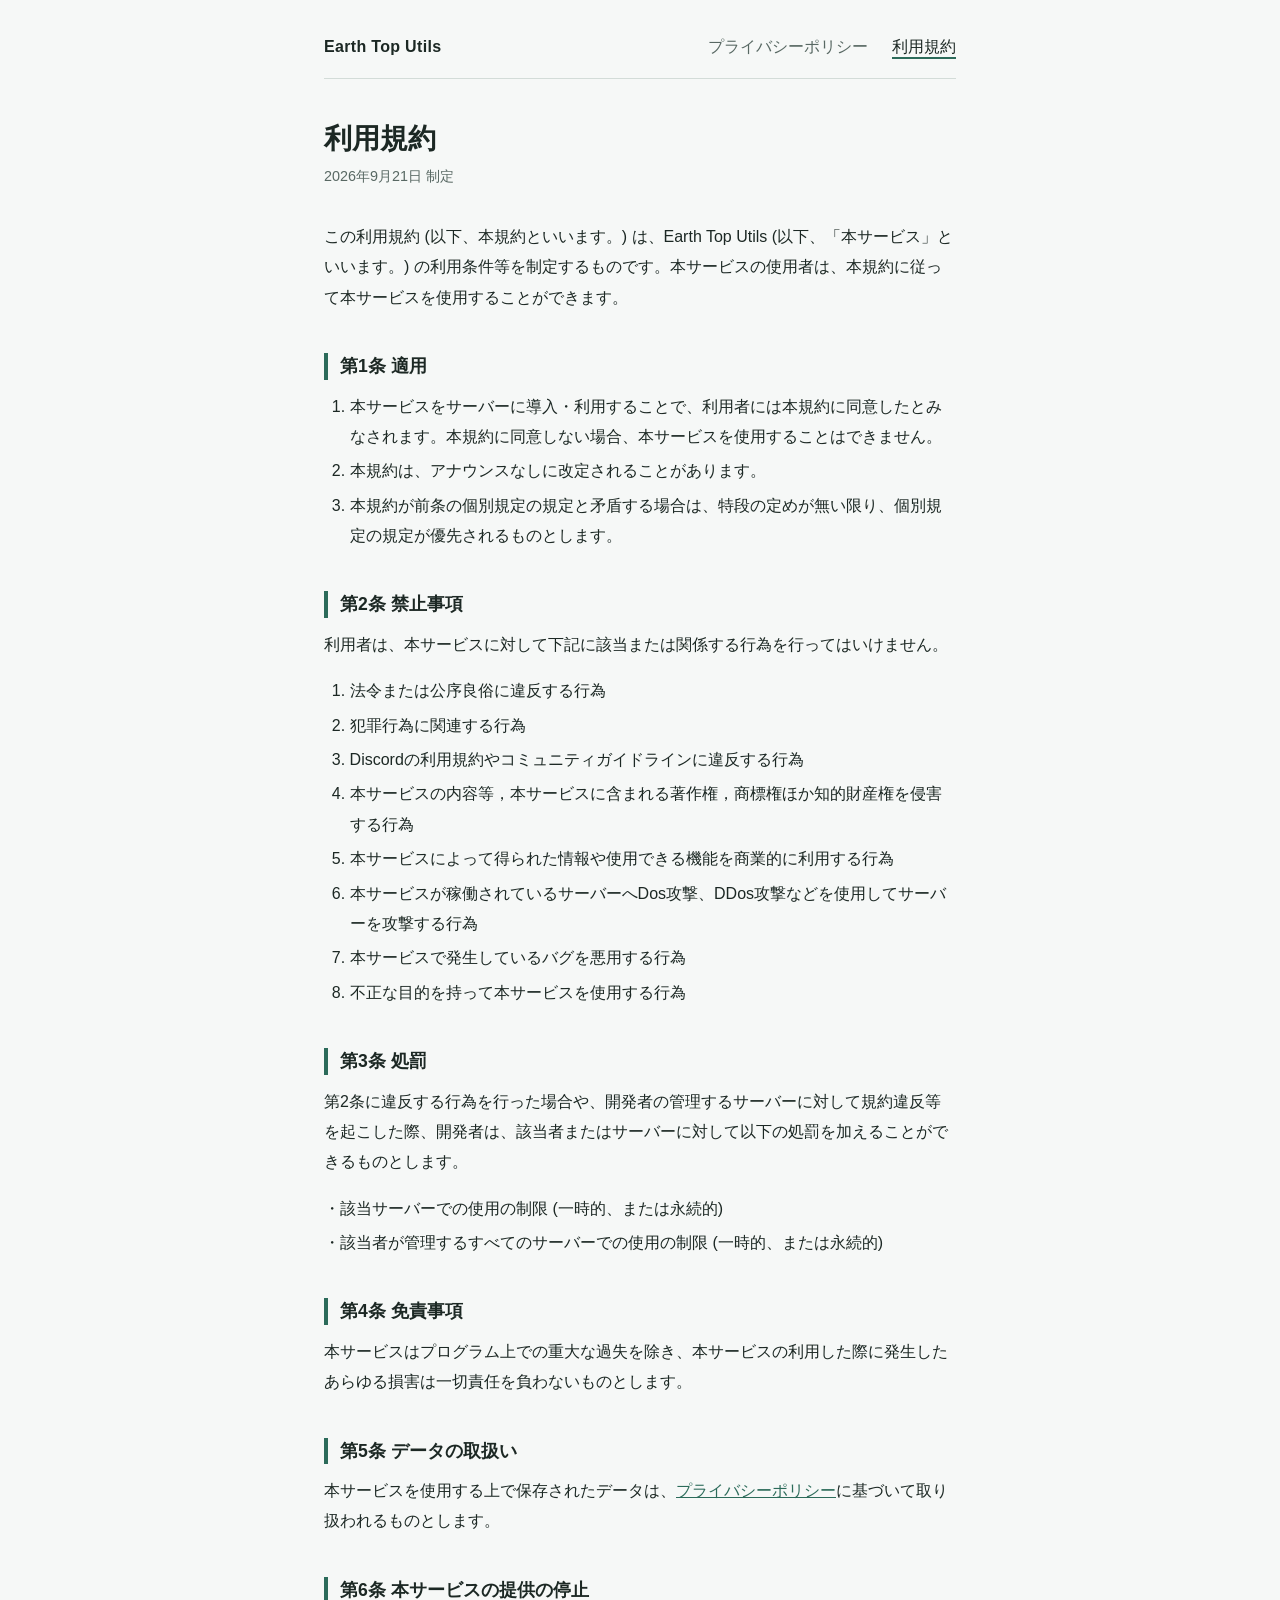
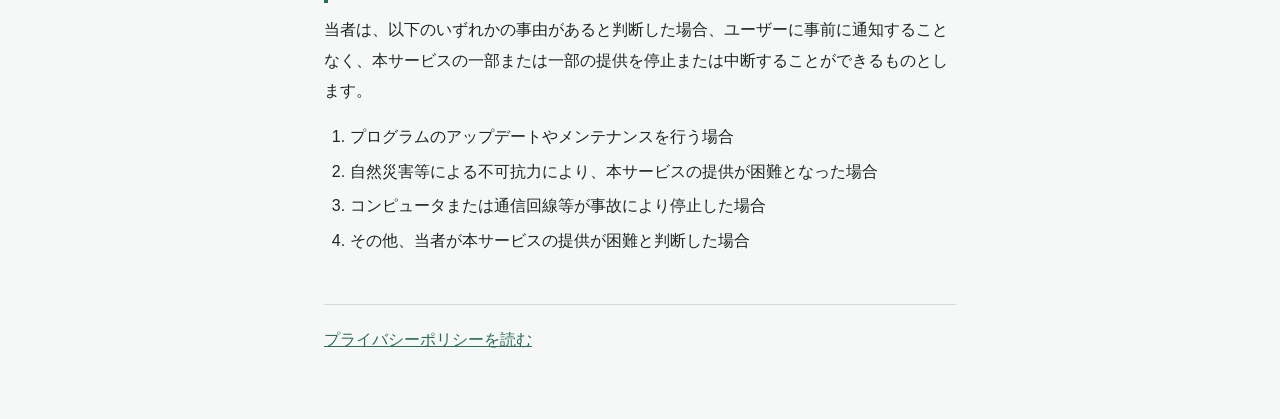
==== etu/terms.html @ c56642f3 "Add files via upload" ====
<!DOCTYPE html>
<html lang="ja">
<head>
<meta charset="utf-8">
<meta name="viewport" content="width=device-width, initial-scale=1">
<title>利用規約 | Earth Top Utils</title>
<meta name="description" content="Earth Top Utils の利用規約。利用条件、禁止事項、免責事項などを定めています。">
<style>
  :root {
    --bg: #f6f8f7;
    --text: #1c2824;
    --muted: #586863;
    --accent: #2c6b5a;
    --rule: #d3dcd8;
    --code-bg: #e6ece9;
  }
  :root:not([data-theme="light"]) { color-scheme: light dark; }
  @media (prefers-color-scheme: dark) {
    :root:not([data-theme="light"]) {
      --bg: #111816;
      --text: #e2eae6;
      --muted: #97a8a1;
      --accent: #7dc4ad;
      --rule: #2a3632;
      --code-bg: #1c2723;
    }
  }

  *, *::before, *::after { box-sizing: border-box; }
  html { -webkit-text-size-adjust: 100%; }
  body {
    margin: 0;
    background: var(--bg);
    color: var(--text);
    font-family: "Hiragino Sans", "Hiragino Kaku Gothic ProN", "Yu Gothic UI", "Yu Gothic", "Noto Sans JP", Meiryo, sans-serif;
    font-size: 1rem;
    line-height: 1.9;
  }

  .wrap {
    max-width: 42rem;
    margin: 0 auto;
    padding: 2rem 1.25rem 4rem;
  }

  .site-header {
    display: flex;
    flex-wrap: wrap;
    align-items: baseline;
    justify-content: space-between;
    gap: 0.5rem 1.5rem;
    padding-bottom: 1rem;
    border-bottom: 1px solid var(--rule);
  }
  .site-name { font-weight: 700; letter-spacing: 0.02em; }
  nav a {
    color: var(--muted);
    text-decoration: none;
    margin-left: 1.25rem;
    padding-bottom: 2px;
  }
  nav a:first-child { margin-left: 0; }
  nav a:hover { color: var(--text); }
  nav a[aria-current="page"] {
    color: var(--text);
    border-bottom: 2px solid var(--accent);
  }

  h1 {
    font-size: 1.75rem;
    line-height: 1.4;
    margin: 2.5rem 0 0.25rem;
  }
  .enacted { color: var(--muted); margin: 0 0 2rem; font-size: 0.9rem; }

  h2 {
    font-size: 1.1rem;
    line-height: 1.5;
    margin: 2.5rem 0 0.75rem;
    padding-left: 0.75rem;
    border-left: 4px solid var(--accent);
  }
  p { margin: 0 0 1rem; }
  ul, ol { margin: 0 0 1rem; padding-left: 1.6em; }
  li { margin-bottom: 0.25rem; }
  ul.dots { list-style: none; padding-left: 0; }
  ul.dots li { padding-left: 1em; text-indent: -1em; }
  ul.dots li::before { content: "・"; }

  a { color: var(--accent); }
  a:focus-visible { outline: 2px solid var(--accent); outline-offset: 3px; border-radius: 2px; }

  .other {
    margin-top: 3rem;
    padding-top: 1.25rem;
    border-top: 1px solid var(--rule);
  }

  @media (max-width: 30rem) {
    .wrap { padding-top: 1.25rem; }
    h1 { font-size: 1.5rem; margin-top: 2rem; }
  }
</style>
</head>
<body>
<div class="wrap">
  <header class="site-header">
    <span class="site-name">Earth Top Utils</span>
    <nav aria-label="規約ページ">
      <a href="./privacypolicy.html">プライバシーポリシー</a>
      <a href="./terms.html" aria-current="page">利用規約</a>
    </nav>
  </header>

  <main>
    <h1 id="terms">利用規約</h1>
    <p class="enacted"><time datetime="2026-09-21">2026年9月21日</time> 制定</p>

    <p>この利用規約 (以下、本規約といいます。) は、Earth Top Utils (以下、「本サービス」といいます。) の利用条件等を制定するものです。本サービスの使用者は、本規約に従って本サービスを使用することができます。</p>

    <section>
      <h2>第1条 適用</h2>
      <ol>
        <li>本サービスをサーバーに導入・利用することで、利用者には本規約に同意したとみなされます。本規約に同意しない場合、本サービスを使用することはできません。</li>
        <li>本規約は、アナウンスなしに改定されることがあります。</li>
        <li>本規約が前条の個別規定の規定と矛盾する場合は、特段の定めが無い限り、個別規定の規定が優先されるものとします。</li>
      </ol>
    </section>

    <section>
      <h2>第2条 禁止事項</h2>
      <p>利用者は、本サービスに対して下記に該当または関係する行為を行ってはいけません。</p>
      <ol>
        <li>法令または公序良俗に違反する行為</li>
        <li>犯罪行為に関連する行為</li>
        <li>Discordの利用規約やコミュニティガイドラインに違反する行為</li>
        <li>本サービスの内容等，本サービスに含まれる著作権，商標権ほか知的財産権を侵害する行為</li>
        <li>本サービスによって得られた情報や使用できる機能を商業的に利用する行為</li>
        <li>本サービスが稼働されているサーバーへDos攻撃、DDos攻撃などを使用してサーバーを攻撃する行為</li>
        <li>本サービスで発生しているバグを悪用する行為</li>
        <li>不正な目的を持って本サービスを使用する行為</li>
      </ol>
    </section>

    <section>
      <h2>第3条 処罰</h2>
      <p>第2条に違反する行為を行った場合や、開発者の管理するサーバーに対して規約違反等を起こした際、開発者は、該当者またはサーバーに対して以下の処罰を加えることができるものとします。</p>
      <ul class="dots">
        <li>該当サーバーでの使用の制限 (一時的、または永続的)</li>
        <li>該当者が管理するすべてのサーバーでの使用の制限 (一時的、または永続的)</li>
      </ul>
    </section>

    <section>
      <h2>第4条 免責事項</h2>
      <p>本サービスはプログラム上での重大な過失を除き、本サービスの利用した際に発生したあらゆる損害は一切責任を負わないものとします。</p>
    </section>

    <section>
      <h2>第5条 データの取扱い</h2>
      <p>本サービスを使用する上で保存されたデータは、<a href="./privacypolicy.html">プライバシーポリシー</a>に基づいて取り扱われるものとします。</p>
    </section>

    <section>
      <h2>第6条 本サービスの提供の停止</h2>
      <p>当者は、以下のいずれかの事由があると判断した場合、ユーザーに事前に通知することなく、本サービスの一部または一部の提供を停止または中断することができるものとします。</p>
      <ol>
        <li>プログラムのアップデートやメンテナンスを行う場合</li>
        <li>自然災害等による不可抗力により、本サービスの提供が困難となった場合</li>
        <li>コンピュータまたは通信回線等が事故により停止した場合</li>
        <li>その他、当者が本サービスの提供が困難と判断した場合</li>
      </ol>
    </section>
  </main>

  <footer class="other">
    <a href="./privacypolicy.html">プライバシーポリシーを読む</a>
  </footer>
</div>
</body>
</html>
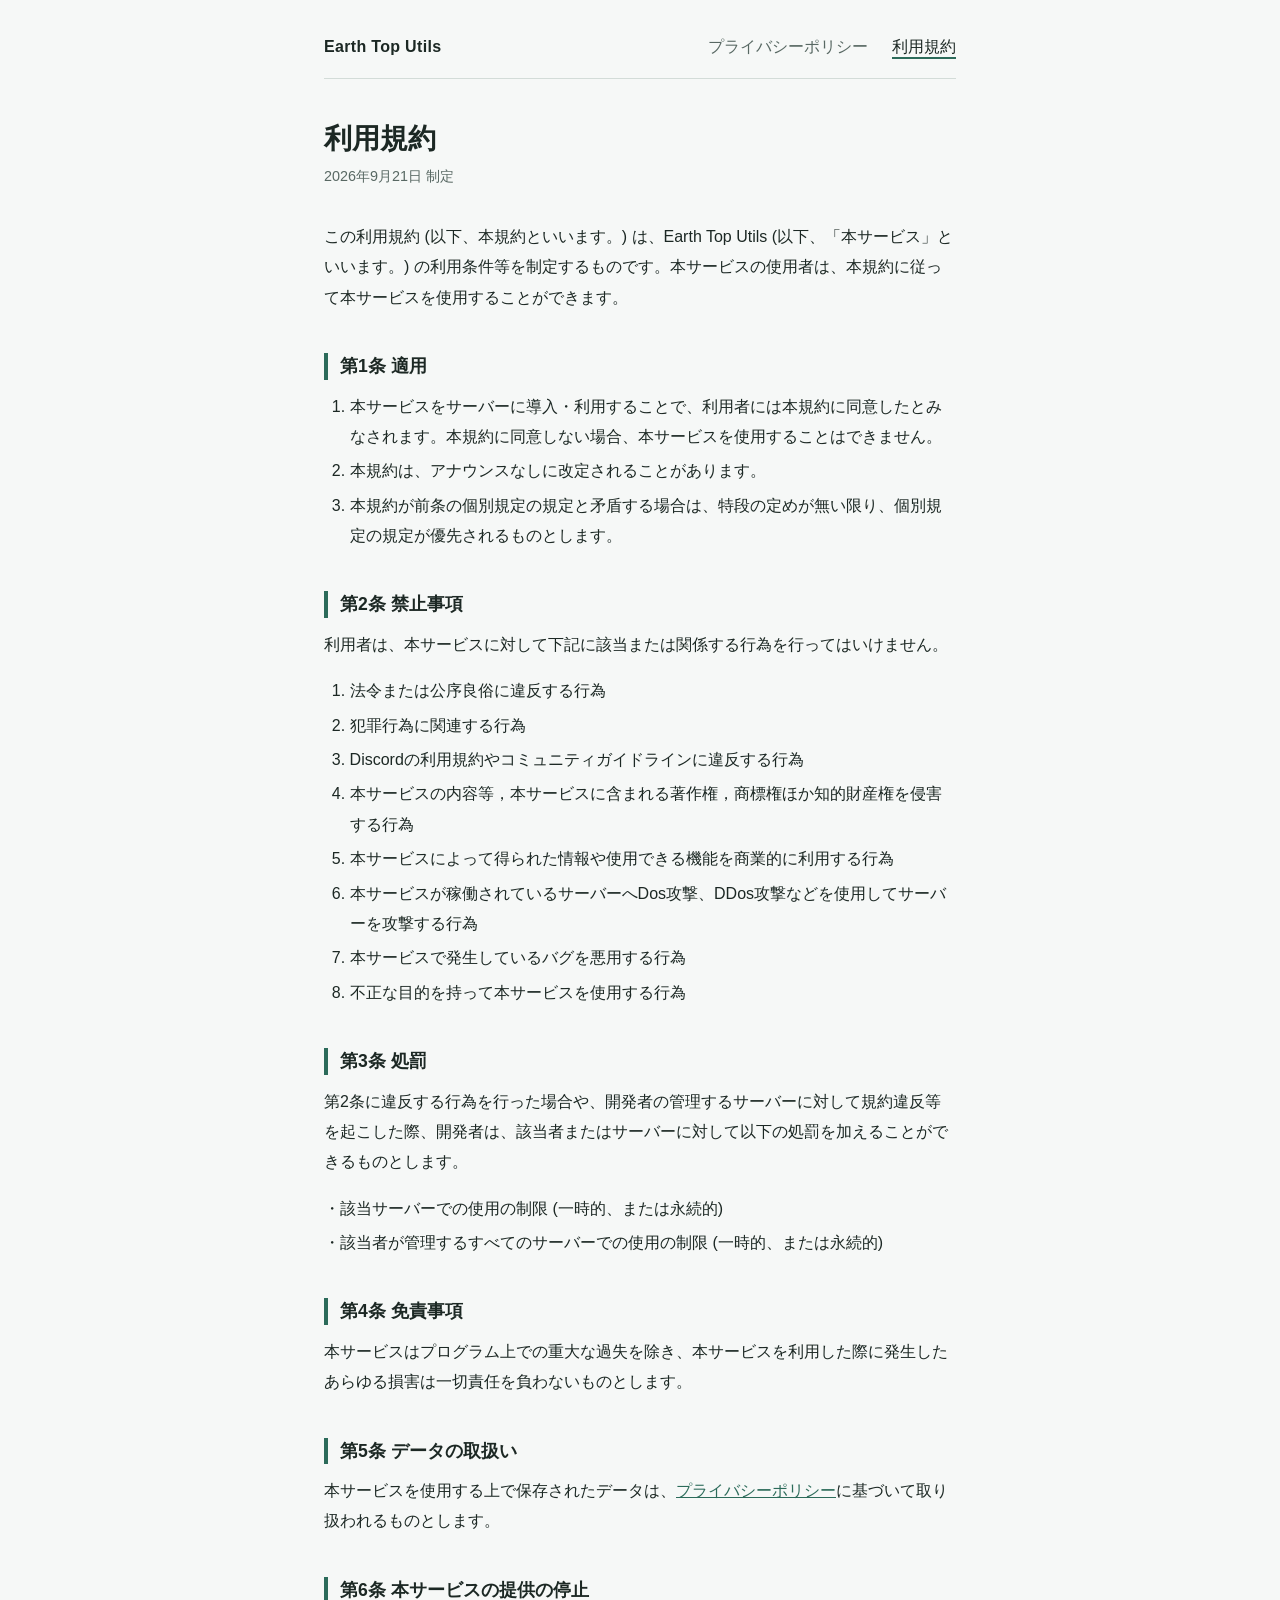
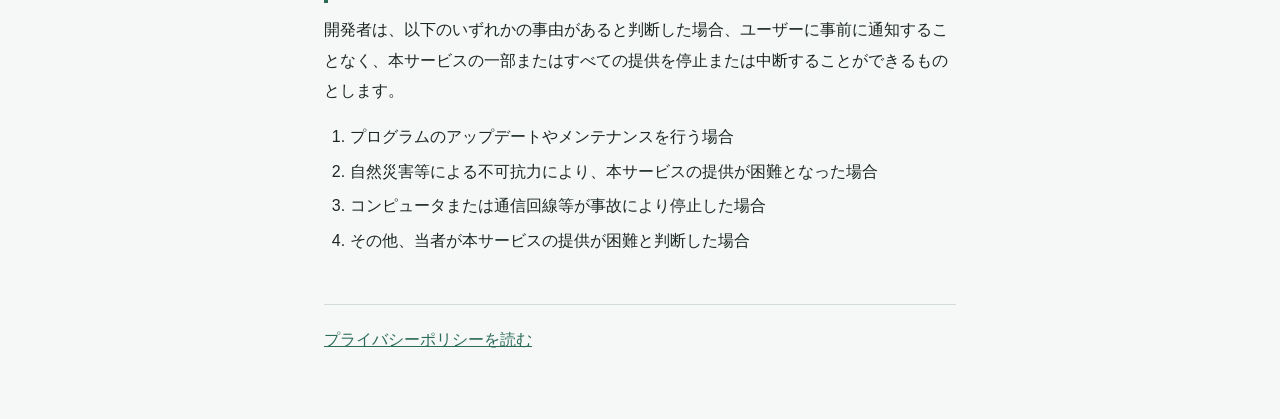
==== commit 89529d50: "誤字修正" ====
--- a/etu/terms.html
+++ b/etu/terms.html
@@ -153,7 +153,7 @@
 
     <section>
       <h2>第4条 免責事項</h2>
-      <p>本サービスはプログラム上での重大な過失を除き、本サービスの利用した際に発生したあらゆる損害は一切責任を負わないものとします。</p>
+      <p>本サービスはプログラム上での重大な過失を除き、本サービスを利用した際に発生したあらゆる損害は一切責任を負わないものとします。</p>
     </section>
 
     <section>
@@ -163,7 +163,7 @@
 
     <section>
       <h2>第6条 本サービスの提供の停止</h2>
-      <p>当者は、以下のいずれかの事由があると判断した場合、ユーザーに事前に通知することなく、本サービスの一部または一部の提供を停止または中断することができるものとします。</p>
+      <p>開発者は、以下のいずれかの事由があると判断した場合、ユーザーに事前に通知することなく、本サービスの一部またはすべての提供を停止または中断することができるものとします。</p>
       <ol>
         <li>プログラムのアップデートやメンテナンスを行う場合</li>
         <li>自然災害等による不可抗力により、本サービスの提供が困難となった場合</li>
